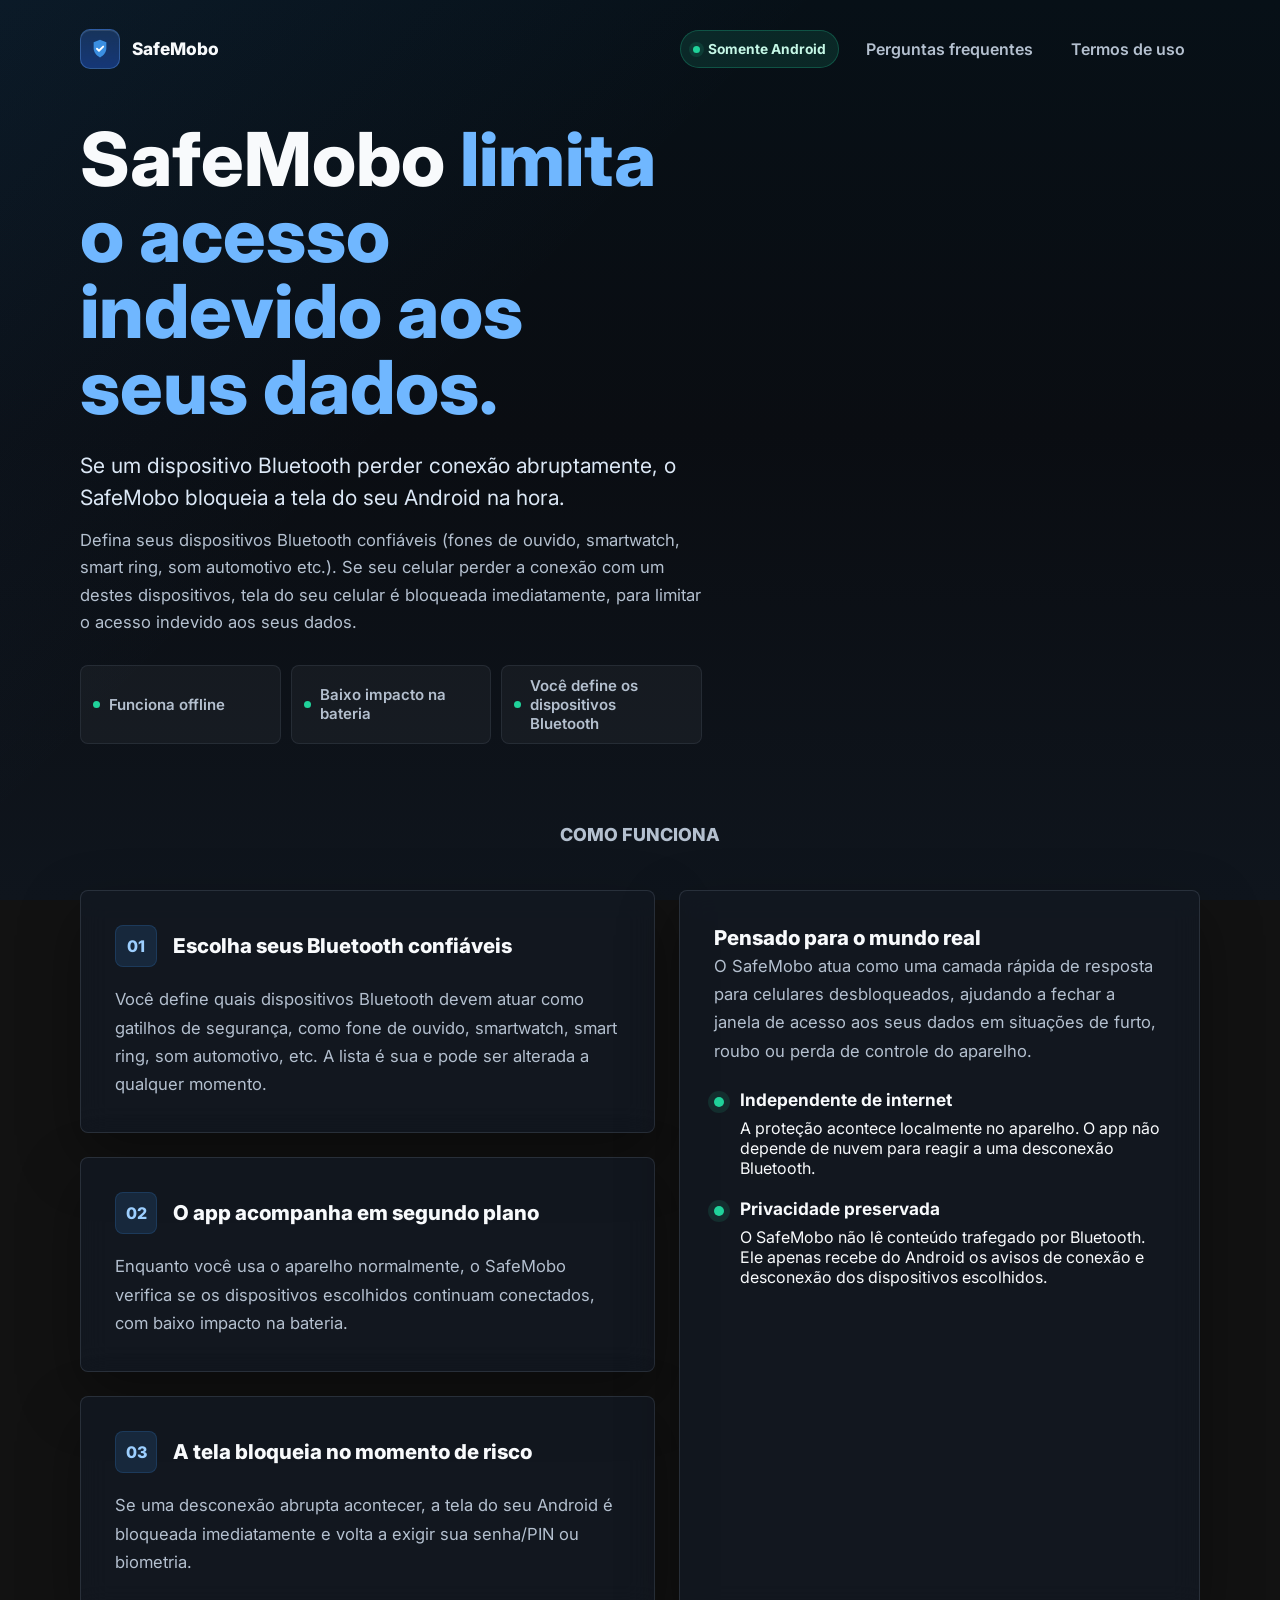
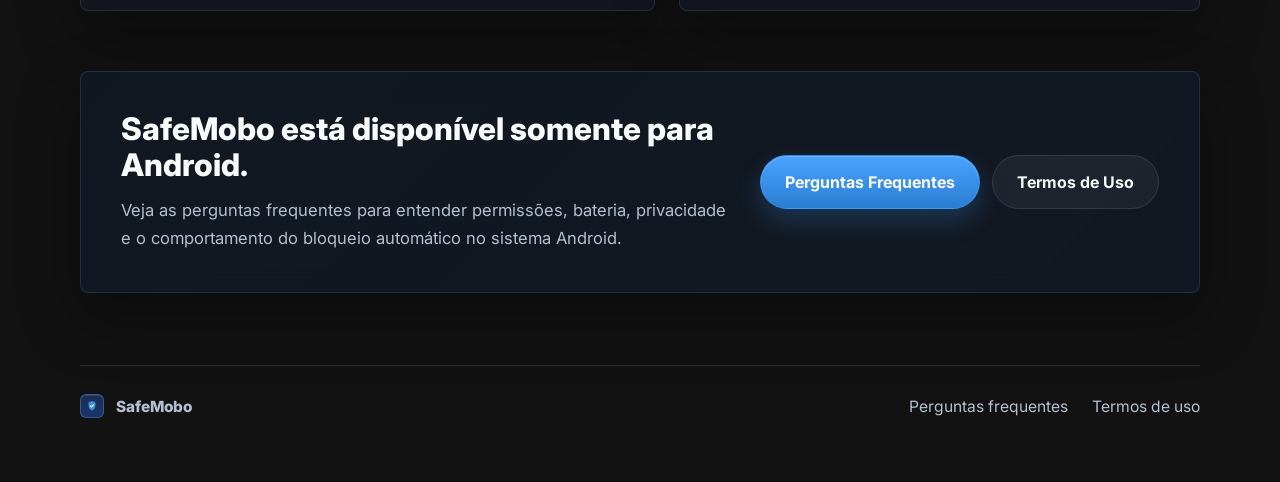
==== public/index.html @ 56deb1b9 "adding logo and name in the small screens layout" ====
<!DOCTYPE html>
<html lang="pt-BR">

<head>
    <meta charset="UTF-8">
    <meta name="viewport" content="width=device-width, initial-scale=1.0">
    <title>SafeMobo - App Android de segurança de dados</title>
    <meta name="description"
        content="SafeMobo é um app para Android que bloqueia a tela para limitar o acesso aos dados do celular quando um dispositivo Bluetooth escolhido se desconecta.">
    <link rel="preconnect" href="https://fonts.googleapis.com">
    <link rel="preconnect" href="https://fonts.gstatic.com" crossorigin>
    <link href="https://fonts.googleapis.com/css2?family=Inter:wght@400;500;600;700;800&amp;display=swap"
        rel="stylesheet">
    <style>
        :root {
            color-scheme: dark;
            --bg: #0a0d12;
            --bg-soft: #101720;
            --panel: rgba(18, 25, 35, 0.78);
            --panel-strong: #121a24;
            --border: rgba(148, 163, 184, 0.18);
            --text: #f8fafc;
            --muted: #b4c0cf;
            --accent: #3992ee;
            --accent-strong: #2876c7;
            --accent-soft: rgba(57, 146, 238, 0.14);
            --safe: #20d29a;
            --safe-soft: rgba(32, 210, 154, 0.12);
            --warning: #f8c14a;
            --warning-soft: rgba(248, 193, 74, 0.14);
            --shadow: 0 24px 60px rgba(0, 0, 0, 0.34);
            --radius: 8px;
        }

        * {
            box-sizing: border-box;
        }

        html {
            scroll-behavior: smooth;
        }

        body {
            margin: 0;
            min-height: 100vh;
            font-family: "Inter", sans-serif;
            color: var(--text);
            background:
                linear-gradient(135deg, rgba(57, 146, 238, 0.08) 0%, transparent 38%),
                linear-gradient(180deg, #071017 0%, #0a0d12 48%, #0f151d 100%);
            background-attachment: fixed;
        }

        a {
            color: inherit;
            text-decoration: none;
        }

        .shell {
            width: min(1120px, calc(100% - 40px));
            margin: 0 auto;
            padding: 28px 0 64px;
        }

        .topbar {
            display: flex;
            align-items: center;
            justify-content: space-between;
            gap: 20px;
            margin-bottom: 52px;
        }

        .brand {
            display: inline-flex;
            align-items: center;
            gap: 12px;
            font-weight: 800;
        }

        .brand-mark {
            width: 40px;
            height: 40px;
            border-radius: 10px;
            display: inline-flex;
            align-items: center;
            justify-content: center;
            background: linear-gradient(180deg, rgba(59, 130, 246, 0.26), rgba(37, 99, 235, 0.42));
            border: 1px solid rgba(96, 165, 250, 0.34);
            box-shadow: inset 0 1px 0 rgba(255, 255, 255, 0.12);
            flex: 0 0 auto;
        }

        .brand-copy {
            display: grid;
            gap: 2px;
        }

        .brand-name {
            font-size: 1.08rem;
            line-height: 1;
            letter-spacing: 0;
        }

        .brand-kicker {
            color: var(--muted);
            font-size: 0.76rem;
            font-weight: 600;
            line-height: 1.2;
        }

        .topbar-actions {
            display: flex;
            align-items: center;
            justify-content: flex-end;
            gap: 12px;
            flex-wrap: wrap;
        }

        .mobile-menu {
            display: none;
        }

        .platform-badge {
            display: inline-flex;
            align-items: center;
            gap: 8px;
            min-height: 38px;
            padding: 0 12px;
            border-radius: 999px;
            color: #c5f7e6;
            background: var(--safe-soft);
            border: 1px solid rgba(32, 210, 154, 0.26);
            font-size: 0.86rem;
            font-weight: 700;
            white-space: nowrap;
        }

        .platform-badge::before {
            content: "";
            width: 7px;
            height: 7px;
            border-radius: 50%;
            background: var(--safe);
            box-shadow: 0 0 0 4px rgba(32, 210, 154, 0.12);
        }

        .top-links {
            display: flex;
            align-items: center;
            gap: 8px;
            flex-wrap: wrap;
        }

        .top-links a {
            padding: 10px 14px;
            border-radius: 999px;
            font-weight: 600;
            color: var(--muted);
            border: 1px solid transparent;
            transition: color 0.2s ease, border-color 0.2s ease, background-color 0.2s ease;
        }

        .top-links a:hover {
            color: var(--text);
            background: rgba(255, 255, 255, 0.05);
            border-color: var(--border);
        }

        .hero {
            display: grid;
            grid-template-columns: minmax(0, 1.04fr) minmax(300px, 0.76fr);
            gap: 44px;
            align-items: center;
            margin-bottom: 76px;
        }

        .hero-copy {
            max-width: 700px;
        }

        .eyebrow {
            display: inline-flex;
            align-items: center;
            gap: 10px;
            padding: 8px 14px;
            border-radius: 999px;
            color: #c8e4ff;
            background: var(--accent-soft);
            border: 1px solid rgba(57, 146, 238, 0.22);
            font-size: 0.94rem;
            font-weight: 700;
            margin-bottom: 20px;
        }

        .eyebrow-dot {
            width: 8px;
            height: 8px;
            border-radius: 50%;
            background: var(--accent);
            box-shadow: 0 0 0 4px rgba(57, 146, 238, 0.14);
        }

        h1 {
            margin: 0;
            font-size: clamp(2.7rem, 6vw, 4.65rem);
            line-height: 1.02;
            letter-spacing: 0;
            font-weight: 800;
        }

        .headline-accent {
            color: #70b7ff;
        }

        .lead {
            margin: 24px 0 0;
            max-width: 42rem;
            color: #dce8f6;
            font-size: clamp(1.12rem, 2vw, 1.32rem);
            line-height: 1.55;
        }

        .lead-sub {
            margin: 12px 0 0;
            max-width: 42rem;
            color: var(--muted);
            font-size: 1.04rem;
            line-height: 1.65;
        }

        .android-note {
            display: inline-block;
            margin-top: 20px;
            padding: 12px 14px;
            border-radius: var(--radius);
            color: #d9fff1;
            background: var(--safe-soft);
            border: 1px solid rgba(32, 210, 154, 0.2);
            border-left: 3px solid var(--safe);
            font-weight: 600;
            line-height: 1.45;
        }

        .android-note strong {
            display: block;
        }

        .android-note span {
            display: block;
            margin-top: 4px;
            color: var(--muted);
            font-weight: 500;
        }

        .actions {
            display: flex;
            flex-wrap: wrap;
            gap: 12px;
            margin-top: 32px;
        }

        .button {
            display: inline-flex;
            align-items: center;
            justify-content: center;
            min-height: 54px;
            padding: 0 24px;
            border-radius: 999px;
            font-size: 1rem;
            font-weight: 700;
            transition: transform 0.2s ease, background-color 0.2s ease, border-color 0.2s ease, box-shadow 0.2s ease;
        }

        .button:hover {
            transform: translateY(-1px);
        }

        .button:active {
            transform: translateY(0);
        }

        .button-primary {
            background: linear-gradient(180deg, #4aa3ff 0%, #2b7dd1 100%);
            color: white;
            box-shadow: 0 12px 24px rgba(57, 146, 238, 0.24), inset 0 1px 0 rgba(255, 255, 255, 0.2);
            border: 1px solid rgba(57, 146, 238, 0.55);
        }

        .button-primary:hover {
            box-shadow: 0 16px 32px rgba(57, 146, 238, 0.34), inset 0 1px 0 rgba(255, 255, 255, 0.2);
        }

        .button-secondary {
            border: 1px solid var(--border);
            color: var(--text);
            background: rgba(255, 255, 255, 0.05);
        }

        .button-secondary:hover {
            background: rgba(255, 255, 255, 0.08);
            border-color: rgba(255, 255, 255, 0.16);
        }

        .micro-points {
            display: grid;
            grid-template-columns: repeat(3, minmax(0, 1fr));
            gap: 10px;
            margin: 28px 0 0;
            padding: 0;
            list-style: none;
            color: var(--muted);
            font-size: 0.94rem;
            font-weight: 600;
        }

        .micro-points li {
            display: flex;
            align-items: center;
            gap: 9px;
            min-height: 48px;
            padding: 10px 12px;
            border-radius: var(--radius);
            background: rgba(255, 255, 255, 0.04);
            border: 1px solid rgba(148, 163, 184, 0.12);
        }

        .micro-points span {
            width: 7px;
            height: 7px;
            border-radius: 50%;
            background: var(--safe);
            flex: 0 0 auto;
        }

        .hero-preview {
            display: flex;
            justify-content: center;
            min-width: 0;
        }

        .phone-shell {
            width: min(100%, 330px);
            padding: 12px;
            border-radius: 32px;
            background: linear-gradient(180deg, rgba(148, 163, 184, 0.18), rgba(15, 23, 42, 0.22));
            border: 1px solid rgba(148, 163, 184, 0.24);
            box-shadow: var(--shadow);
        }

        .phone-screen {
            min-height: 506px;
            padding: 22px;
            border-radius: 24px;
            background:
                linear-gradient(180deg, rgba(57, 146, 238, 0.13), transparent 32%),
                #07111b;
            display: flex;
            flex-direction: column;
            gap: 16px;
            overflow: hidden;
        }

        .app-top {
            display: flex;
            justify-content: space-between;
            align-items: flex-start;
            gap: 16px;
        }

        .app-label {
            display: block;
            color: var(--muted);
            font-size: 0.78rem;
            font-weight: 700;
            margin-bottom: 5px;
        }

        .app-title {
            display: block;
            font-size: 1.2rem;
            line-height: 1.2;
            font-weight: 800;
        }

        .status-pill {
            border-radius: 999px;
            padding: 7px 10px;
            background: var(--safe-soft);
            border: 1px solid rgba(32, 210, 154, 0.22);
            color: #c5f7e6;
            font-size: 0.76rem;
            font-weight: 800;
            white-space: nowrap;
        }

        .risk-card,
        .device-row,
        .alert-row {
            border-radius: var(--radius);
            border: 1px solid rgba(148, 163, 184, 0.14);
            background: rgba(255, 255, 255, 0.05);
        }

        .risk-card {
            padding: 18px;
        }

        .risk-label {
            display: block;
            color: #94caff;
            font-size: 0.78rem;
            font-weight: 800;
            margin-bottom: 12px;
        }

        .risk-title {
            display: block;
            font-size: 1.75rem;
            line-height: 1.08;
            font-weight: 800;
        }

        .risk-card p,
        .alert-row p {
            margin: 12px 0 0;
            color: var(--muted);
            line-height: 1.55;
            font-size: 0.93rem;
        }

        .device-list {
            display: grid;
            gap: 10px;
        }

        .device-row {
            display: flex;
            align-items: center;
            gap: 12px;
            padding: 12px;
        }

        .device-icon {
            width: 32px;
            height: 32px;
            border-radius: 50%;
            background: rgba(57, 146, 238, 0.18);
            border: 1px solid rgba(57, 146, 238, 0.28);
            display: inline-flex;
            align-items: center;
            justify-content: center;
            flex: 0 0 auto;
        }

        .device-icon::before {
            content: "";
            width: 9px;
            height: 9px;
            border-radius: 50%;
            background: var(--accent);
        }

        .device-row strong {
            display: block;
            font-size: 0.96rem;
        }

        .device-row span:last-child {
            display: block;
            color: var(--muted);
            font-size: 0.82rem;
            margin-top: 2px;
        }

        .alert-row {
            margin-top: auto;
            padding: 14px;
            border-color: rgba(248, 193, 74, 0.24);
            background: var(--warning-soft);
        }

        .alert-row strong {
            display: block;
            color: #ffe1a0;
            font-size: 0.98rem;
        }

        .definition {
            display: grid;
            grid-template-columns: minmax(0, 0.9fr) minmax(0, 1.1fr);
            gap: 32px;
            align-items: start;
            margin-bottom: 84px;
            padding: 30px 0;
            border-top: 1px solid var(--border);
            border-bottom: 1px solid var(--border);
        }

        .section-kicker {
            margin: 0 0 10px;
            color: #8cc4ff;
            font-size: 0.82rem;
            font-weight: 800;
            text-transform: uppercase;
            letter-spacing: 0;
        }

        .definition h2 {
            margin: 0;
            font-size: clamp(2rem, 4vw, 3rem);
            line-height: 1.08;
            letter-spacing: 0;
        }

        .definition p:last-child {
            margin: 0;
            color: var(--muted);
            font-size: 1.13rem;
            line-height: 1.75;
        }

        .split {
            display: grid;
            grid-template-columns: minmax(0, 1.05fr) minmax(0, 0.95fr);
            gap: 24px;
            margin-top: 24px;
        }

        .stack {
            display: grid;
            gap: 24px;
        }

        .panel,
        .cta-panel {
            background: var(--panel);
            border: 1px solid var(--border);
            box-shadow: var(--shadow);
            backdrop-filter: blur(14px);
        }

        .panel {
            padding: 34px;
            border-radius: var(--radius);
            transition: transform 0.25s ease, border-color 0.25s ease;
        }

        .panel:hover {
            transform: translateY(-3px);
            border-color: rgba(255, 255, 255, 0.12);
        }

        .panel-header {
            display: flex;
            align-items: center;
            gap: 16px;
            margin-bottom: 18px;
        }

        .panel h2,
        .panel h3,
        .cta-panel h2 {
            margin: 0;
            letter-spacing: 0;
        }

        .panel h3 {
            font-size: 1.28rem;
            font-weight: 800;
            line-height: 1.3;
        }

        .panel p,
        .cta-panel p {
            margin: 0;
            color: var(--muted);
            line-height: 1.7;
            font-size: 1.04rem;
        }

        .panel-lead {
            margin-top: 16px;
        }

        .feature-number {
            width: 42px;
            height: 42px;
            display: inline-flex;
            flex-shrink: 0;
            align-items: center;
            justify-content: center;
            border-radius: var(--radius);
            background: var(--accent-soft);
            color: #9dcfff;
            font-weight: 800;
            font-size: 1rem;
            border: 1px solid rgba(57, 146, 238, 0.18);
        }

        .section-head {
            margin: 0 auto 40px;
            max-width: 46rem;
            text-align: center;
        }

        .section-head h2 {
            font-size: clamp(2.1rem, 5vw, 3.4rem);
            line-height: 1.1;
            letter-spacing: 0;
            margin: 0;
            font-weight: 800;
        }

        .section-head p {
            margin: 18px 0 0;
            color: var(--muted);
            line-height: 1.7;
            font-size: 1.12rem;
        }

        .bullet-list {
            margin: 24px 0 0;
            padding: 0;
            list-style: none;
            display: grid;
            gap: 20px;
        }

        .bullet-list li {
            display: flex;
            gap: 16px;
            align-items: flex-start;
        }

        .bullet-list span {
            width: 10px;
            height: 10px;
            margin-top: 8px;
            border-radius: 50%;
            background: var(--safe);
            box-shadow: 0 0 0 6px rgba(32, 210, 154, 0.12);
            flex: 0 0 auto;
        }

        .bullet-list strong {
            display: block;
            margin-bottom: 8px;
            font-size: 1.08rem;
            color: var(--text);
        }

        .cta-panel {
            margin-top: 60px;
            padding: 40px;
            border-radius: var(--radius);
            display: flex;
            justify-content: space-between;
            align-items: center;
            gap: 32px;
            flex-wrap: wrap;
            background: linear-gradient(135deg, rgba(18, 25, 35, 0.86) 0%, rgba(18, 25, 35, 0.96) 100%);
            border-color: rgba(57, 146, 238, 0.22);
        }

        .cta-panel-content {
            flex: 1;
            min-width: 280px;
        }

        .cta-panel h2 {
            font-size: 1.95rem;
            font-weight: 800;
            line-height: 1.15;
        }

        .cta-panel p {
            margin-top: 12px;
        }

        .cta-actions {
            margin-top: 0;
        }

        .footer {
            display: flex;
            justify-content: space-between;
            gap: 24px;
            flex-wrap: wrap;
            align-items: center;
            margin-top: 72px;
            padding: 28px 0 0;
            border-top: 1px solid var(--border);
            color: var(--muted);
            font-size: 0.98rem;
        }

        .footer-links {
            display: flex;
            gap: 24px;
            flex-wrap: wrap;
        }

        .footer-links a:hover {
            color: var(--text);
        }

        .brand-mark-small {
            width: 24px;
            height: 24px;
            border-radius: 6px;
        }

        .footer .brand-name {
            font-size: 0.96rem;
        }

        @media (max-width: 980px) {

            .hero,
            .definition,
            .split {
                grid-template-columns: 1fr;
            }

            .hero {
                gap: 36px;
            }

            .hero-preview {
                justify-content: flex-start;
            }
        }

        @media (max-width: 640px) {
            .shell {
                width: min(100% - 28px, 1120px);
                padding-top: 18px;
                padding-bottom: 44px;
            }

            .topbar {
                align-items: center;
                justify-content: space-between;
                margin-bottom: 8px;
            }

            .platform-badge,
            .top-links {
                display: none;
            }

            .topbar>.brand {
                display: inline-flex;
            }

            .brand-mark {
                width: 36px;
                height: 36px;
                border-radius: 9px;
            }

            .brand-kicker {
                display: none;
            }

            .brand-name {
                font-size: 1rem;
            }

            .mobile-menu {
                display: block;
                position: relative;
                z-index: 10;
            }

            .menu-toggle {
                width: 44px;
                height: 44px;
                border-radius: 999px;
                display: inline-flex;
                flex-direction: column;
                align-items: center;
                justify-content: center;
                gap: 5px;
                color: var(--text);
                background: rgba(255, 255, 255, 0.055);
                border: 1px solid rgba(148, 163, 184, 0.18);
                box-shadow: 0 12px 28px rgba(0, 0, 0, 0.22);
                cursor: pointer;
                list-style: none;
            }

            .menu-toggle::-webkit-details-marker {
                display: none;
            }

            .menu-toggle span {
                width: 18px;
                height: 2px;
                border-radius: 999px;
                background: currentColor;
            }

            .mobile-menu-panel {
                position: absolute;
                top: 54px;
                right: 0;
                width: min(76vw, 260px);
                padding: 8px;
                border-radius: var(--radius);
                background: #121923;
                border: 1px solid rgba(148, 163, 184, 0.18);
                box-shadow: 0 18px 42px rgba(0, 0, 0, 0.36);
            }

            .mobile-menu-panel a {
                display: block;
                padding: 14px 12px;
                border-radius: var(--radius);
                color: var(--text);
                font-weight: 700;
            }

            .mobile-menu-panel a:hover {
                background: rgba(255, 255, 255, 0.06);
            }

            .hero {
                margin-bottom: 56px;
            }

            .eyebrow {
                display: none;
            }

            h1 {
                font-size: clamp(2.05rem, 10vw, 2.62rem);
                line-height: 1.08;
            }

            .lead {
                margin-top: 18px;
                font-size: 1.02rem;
                line-height: 1.5;
            }

            .lead-sub {
                font-size: 0.94rem;
                line-height: 1.55;
            }

            .android-note {
                margin-top: 16px;
                padding: 10px 12px;
                font-size: 0.9rem;
            }

            .actions {
                width: 100%;
                flex-direction: column;
                margin-top: 20px;
            }

            .button {
                width: 100%;
                min-height: 52px;
                padding: 0 18px;
            }

            .micro-points {
                grid-template-columns: 1fr;
                margin-top: 18px;
            }

            .hero-preview {
                justify-content: center;
            }

            .phone-shell {
                width: min(100%, 306px);
                border-radius: 28px;
                padding: 10px;
            }

            .phone-screen {
                min-height: 410px;
                border-radius: 20px;
                padding: 18px;
            }

            .risk-title {
                font-size: 1.5rem;
            }

            .definition {
                margin-bottom: 62px;
                padding: 24px 0;
                gap: 18px;
            }

            .definition p:last-child {
                font-size: 1.02rem;
            }

            .section-head {
                text-align: left;
                margin-bottom: 28px;
            }

            .section-head h2 {
                font-size: 2rem;
            }

            .section-head p {
                font-size: 1rem;
            }

            .panel {
                padding: 24px 20px;
            }

            .panel-header {
                align-items: flex-start;
            }

            .cta-panel {
                padding: 26px 20px;
                flex-direction: column;
                align-items: stretch;
                text-align: left;
            }

            .cta-panel h2 {
                font-size: 1.7rem;
            }

            .cta-actions {
                margin-top: 0;
            }

            .footer {
                margin-top: 56px;
                align-items: flex-start;
                flex-direction: column;
            }

            .footer-links {
                gap: 14px;
            }
        }
    </style>
</head>

<body>
    <div class="shell">
        <header class="topbar">
            <a class="brand" href="index.html" aria-label="SafeMobo - página inicial">
                <span class="brand-mark" aria-hidden="true">
                    <svg viewBox="0 0 64 64" width="22" height="22" fill="none" xmlns="http://www.w3.org/2000/svg">
                        <path
                            d="M32 5L50.5 12.2V29.4C50.5 41.1 43 51.8 32 56.5C21 51.8 13.5 41.1 13.5 29.4V12.2L32 5Z"
                            fill="#3B8FE1" />
                        <path d="M23.2 31.3L29 37.1L41.2 24.9" stroke="white" stroke-width="5.5"
                            stroke-linecap="round" stroke-linejoin="round" />
                    </svg>
                </span>
                <span class="brand-copy">
                    <span class="brand-name">SafeMobo</span>
                </span>
            </a>

            <div class="topbar-actions">
                <span class="platform-badge">Somente Android</span>
                <nav class="top-links" aria-label="Links principais">
                    <a href="/faq">Perguntas frequentes</a>
                    <a href="/termos">Termos de uso</a>
                </nav>
            </div>

            <details class="mobile-menu">
                <summary class="menu-toggle" aria-label="Abrir menu">
                    <span aria-hidden="true"></span>
                    <span aria-hidden="true"></span>
                    <span aria-hidden="true"></span>
                </summary>
                <nav class="mobile-menu-panel" aria-label="Menu mobile">
                    <a href="/faq">Perguntas frequentes</a>
                    <a href="/termos">Termos de uso</a>
                </nav>
            </details>
        </header>

        <main>
            <section class="hero" aria-labelledby="hero-title">
                <div class="hero-copy">

                    <h1 id="hero-title">
                        SafeMobo <span class="headline-accent">limita o acesso indevido aos seus dados.</span>
                    </h1>

                    <p class="lead">Se um dispositivo Bluetooth perder conexão abruptamente, o SafeMobo bloqueia a tela do seu Android na hora.</p>

                    <p class="lead-sub">
                        Defina seus dispositivos Bluetooth confiáveis (fones de ouvido, smartwatch, smart ring, som automotivo etc.).
                        Se seu celular perder a conexão com um destes dispositivos, tela do seu
                        celular é bloqueada imediatamente, para limitar o acesso indevido aos seus dados.
                    </p>

                    <ul class="micro-points" aria-label="Destaques">
                        <li><span aria-hidden="true"></span>Funciona offline</li>
                        <li><span aria-hidden="true"></span>Baixo impacto na bateria</li>
                        <li><span aria-hidden="true"></span>Você define os dispositivos Bluetooth</li>
                    </ul>
                </div>
            </section>
            
            <section id="como-funciona" class="section-head">
                <p class="section-kicker">Como funciona</p>
            </section>

            <section class="split" aria-label="Detalhes de funcionamento">
                <div class="stack">
                    <article class="panel">
                        <div class="panel-header">
                            <span class="feature-number">01</span>
                            <h3>Escolha seus Bluetooth confiáveis</h3>
                        </div>
                        <p>
                            Você define quais dispositivos Bluetooth devem atuar como gatilhos de segurança, como fone de ouvido, smartwatch, smart ring, som automotivo, etc. A lista é sua e pode ser alterada a qualquer momento.
                        </p>
                    </article>

                    <article class="panel">
                        <div class="panel-header">
                            <span class="feature-number">02</span>
                            <h3>O app acompanha em segundo plano</h3>
                        </div>
                        <p>
                            Enquanto você usa o aparelho normalmente, o SafeMobo verifica se os dispositivos escolhidos
                            continuam conectados, com baixo impacto na bateria.
                        </p>
                    </article>

                    <article class="panel">
                        <div class="panel-header">
                            <span class="feature-number">03</span>
                            <h3>A tela bloqueia no momento de risco</h3>
                        </div>
                        <p>
                            Se uma desconexão abrupta acontecer, a tela do seu Android é bloqueada imediatamente
                            e volta a exigir sua senha/PIN ou biometria.
                        </p>
                    </article>
                </div>

                <article class="panel">
                    <h3>Pensado para o mundo real</h3>
                    <p class="panel-lead">
                        O SafeMobo atua como uma camada rápida de resposta para celulares desbloqueados, ajudando a
                        fechar a janela de acesso aos seus dados em situações de furto, roubo ou perda de controle do
                        aparelho.
                    </p>

                    <ul class="bullet-list">
                        <li>
                            <span aria-hidden="true"></span>
                            <div>
                                <strong>Independente de internet</strong>
                                A proteção acontece localmente no aparelho. O app não depende de nuvem para reagir a
                                uma desconexão Bluetooth.
                            </div>
                        </li>
                        <li>
                            <span aria-hidden="true"></span>
                            <div>
                                <strong>Privacidade preservada</strong>
                                O SafeMobo não lê conteúdo trafegado por Bluetooth. Ele apenas recebe do Android os
                                avisos de conexão e desconexão dos dispositivos escolhidos.
                            </div>
                        </li>
                    </ul>
                </article>
            </section>

            <section class="cta-panel" aria-label="Próximos passos">
                <div class="cta-panel-content">
                    <h2>SafeMobo está disponível somente para Android.</h2>
                    <p>
                        Veja as perguntas frequentes para entender permissões, bateria, privacidade e o comportamento
                        do bloqueio automático no sistema Android.
                    </p>
                </div>

                <div class="actions cta-actions">
                    <a class="button button-primary" href="/faq">Perguntas Frequentes</a>
                    <a class="button button-secondary" href="/termos">Termos de Uso</a>
                </div>
            </section>
        </main>

        <footer class="footer">
            <a class="brand" href="index.html" aria-label="SafeMobo">
                <span class="brand-mark brand-mark-small" aria-hidden="true">
                    <svg viewBox="0 0 64 64" width="12" height="12" fill="none" xmlns="http://www.w3.org/2000/svg">
                        <path
                            d="M32 5L50.5 12.2V29.4C50.5 41.1 43 51.8 32 56.5C21 51.8 13.5 41.1 13.5 29.4V12.2L32 5Z"
                            fill="#3B8FE1" />
                        <path d="M23.2 31.3L29 37.1L41.2 24.9" stroke="white" stroke-width="5.5"
                            stroke-linecap="round" stroke-linejoin="round" />
                    </svg>
                </span>
                <span class="brand-copy">
                    <span class="brand-name">SafeMobo</span>
                </span>
            </a>
            <div class="footer-links">
                <a href="/faq">Perguntas frequentes</a>
                <a href="/termos">Termos de uso</a>
            </div>
        </footer>
    </div>
</body>

</html>
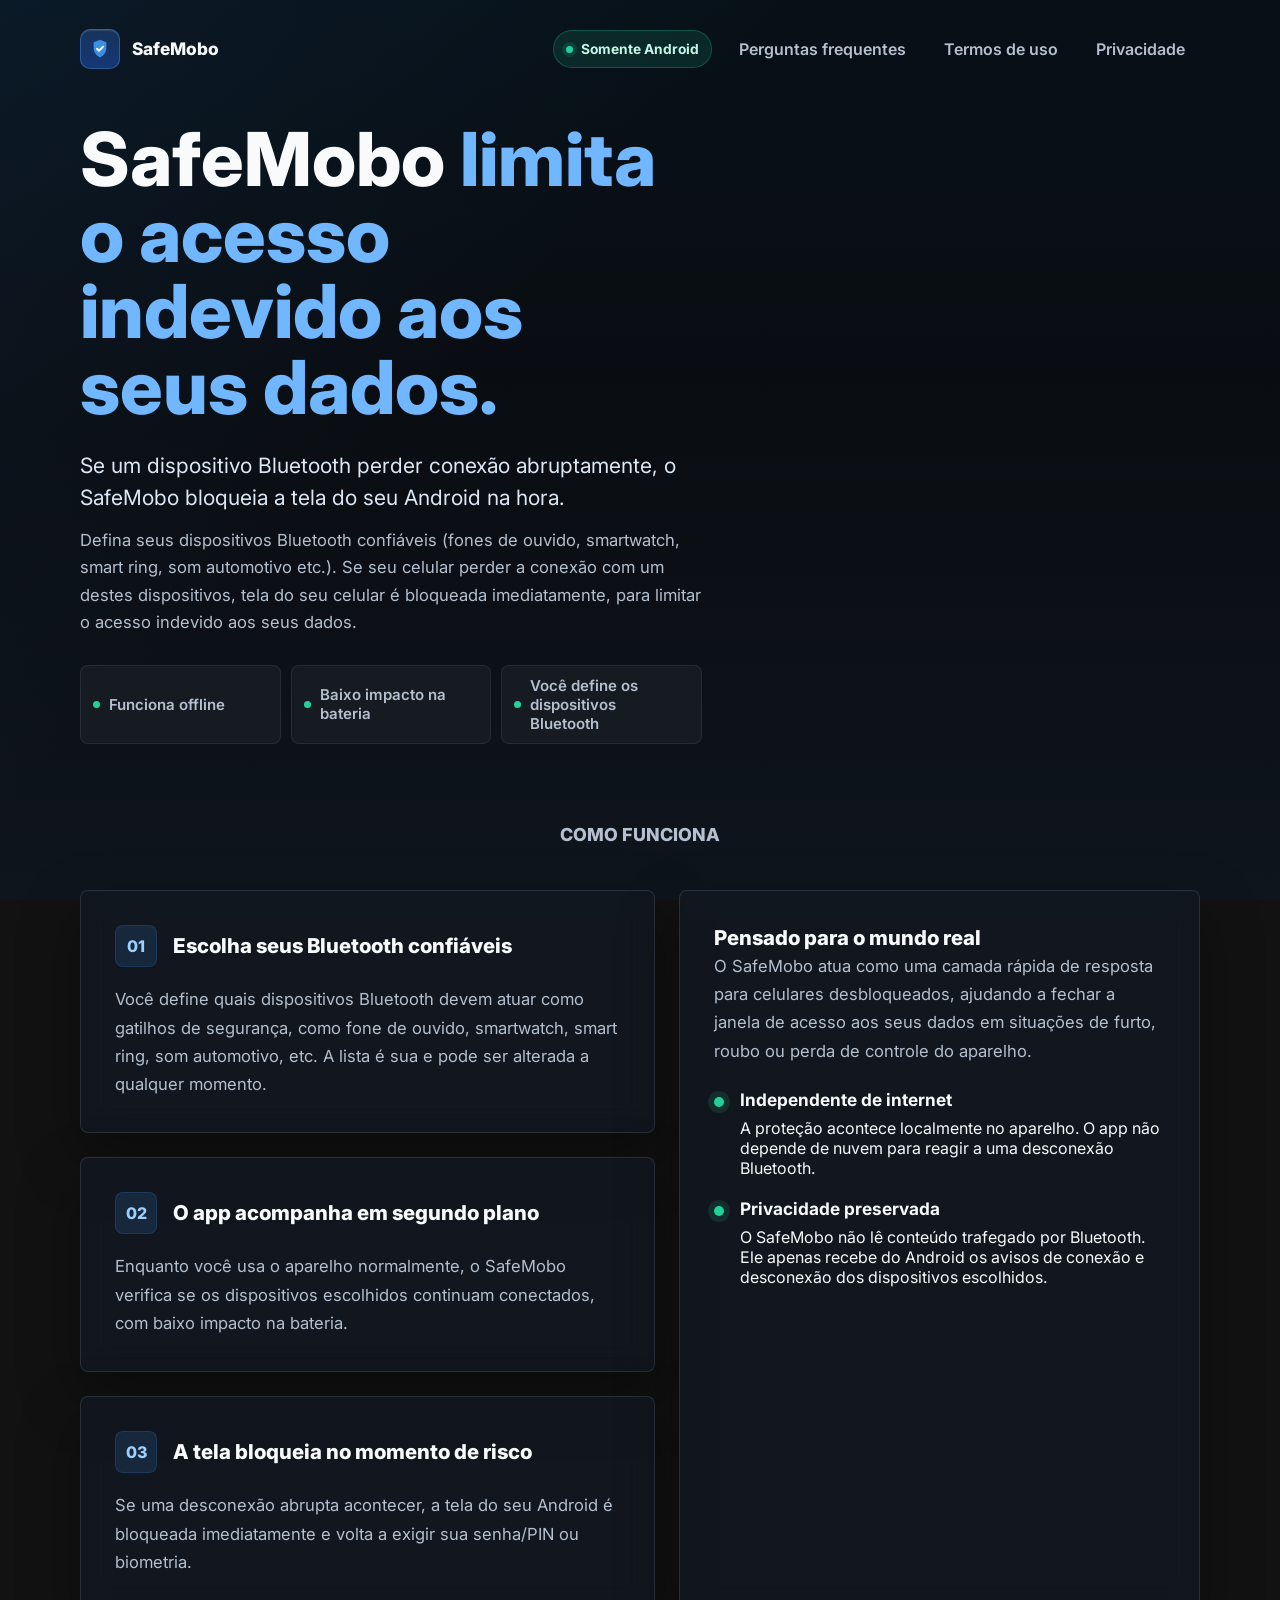
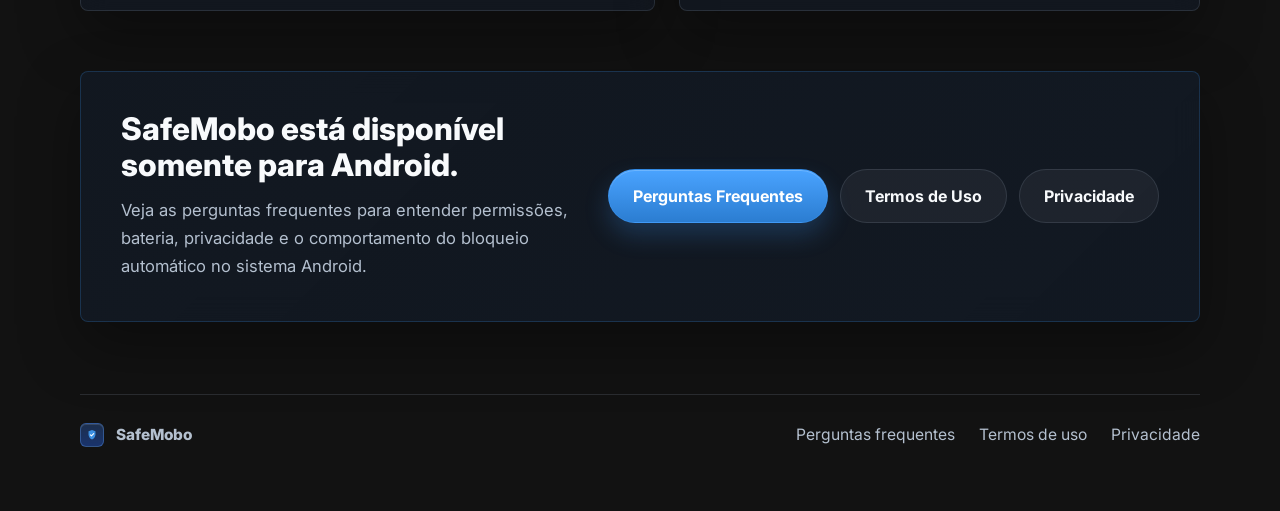
==== commit 5de315a0: "added the privacy page" ====
--- a/public/index.html
+++ b/public/index.html
@@ -974,6 +974,7 @@
                 <nav class="top-links" aria-label="Links principais">
                     <a href="/faq">Perguntas frequentes</a>
                     <a href="/termos">Termos de uso</a>
+                    <a href="/privacidade">Privacidade</a>
                 </nav>
             </div>
 
@@ -986,6 +987,7 @@
                 <nav class="mobile-menu-panel" aria-label="Menu mobile">
                     <a href="/faq">Perguntas frequentes</a>
                     <a href="/termos">Termos de uso</a>
+                    <a href="/privacidade">Privacidade</a>
                 </nav>
             </details>
         </header>
@@ -1094,6 +1096,7 @@
                 <div class="actions cta-actions">
                     <a class="button button-primary" href="/faq">Perguntas Frequentes</a>
                     <a class="button button-secondary" href="/termos">Termos de Uso</a>
+                    <a class="button button-secondary" href="/privacidade">Privacidade</a>
                 </div>
             </section>
         </main>
@@ -1116,6 +1119,7 @@
             <div class="footer-links">
                 <a href="/faq">Perguntas frequentes</a>
                 <a href="/termos">Termos de uso</a>
+                <a href="/privacidade">Privacidade</a>
             </div>
         </footer>
     </div>
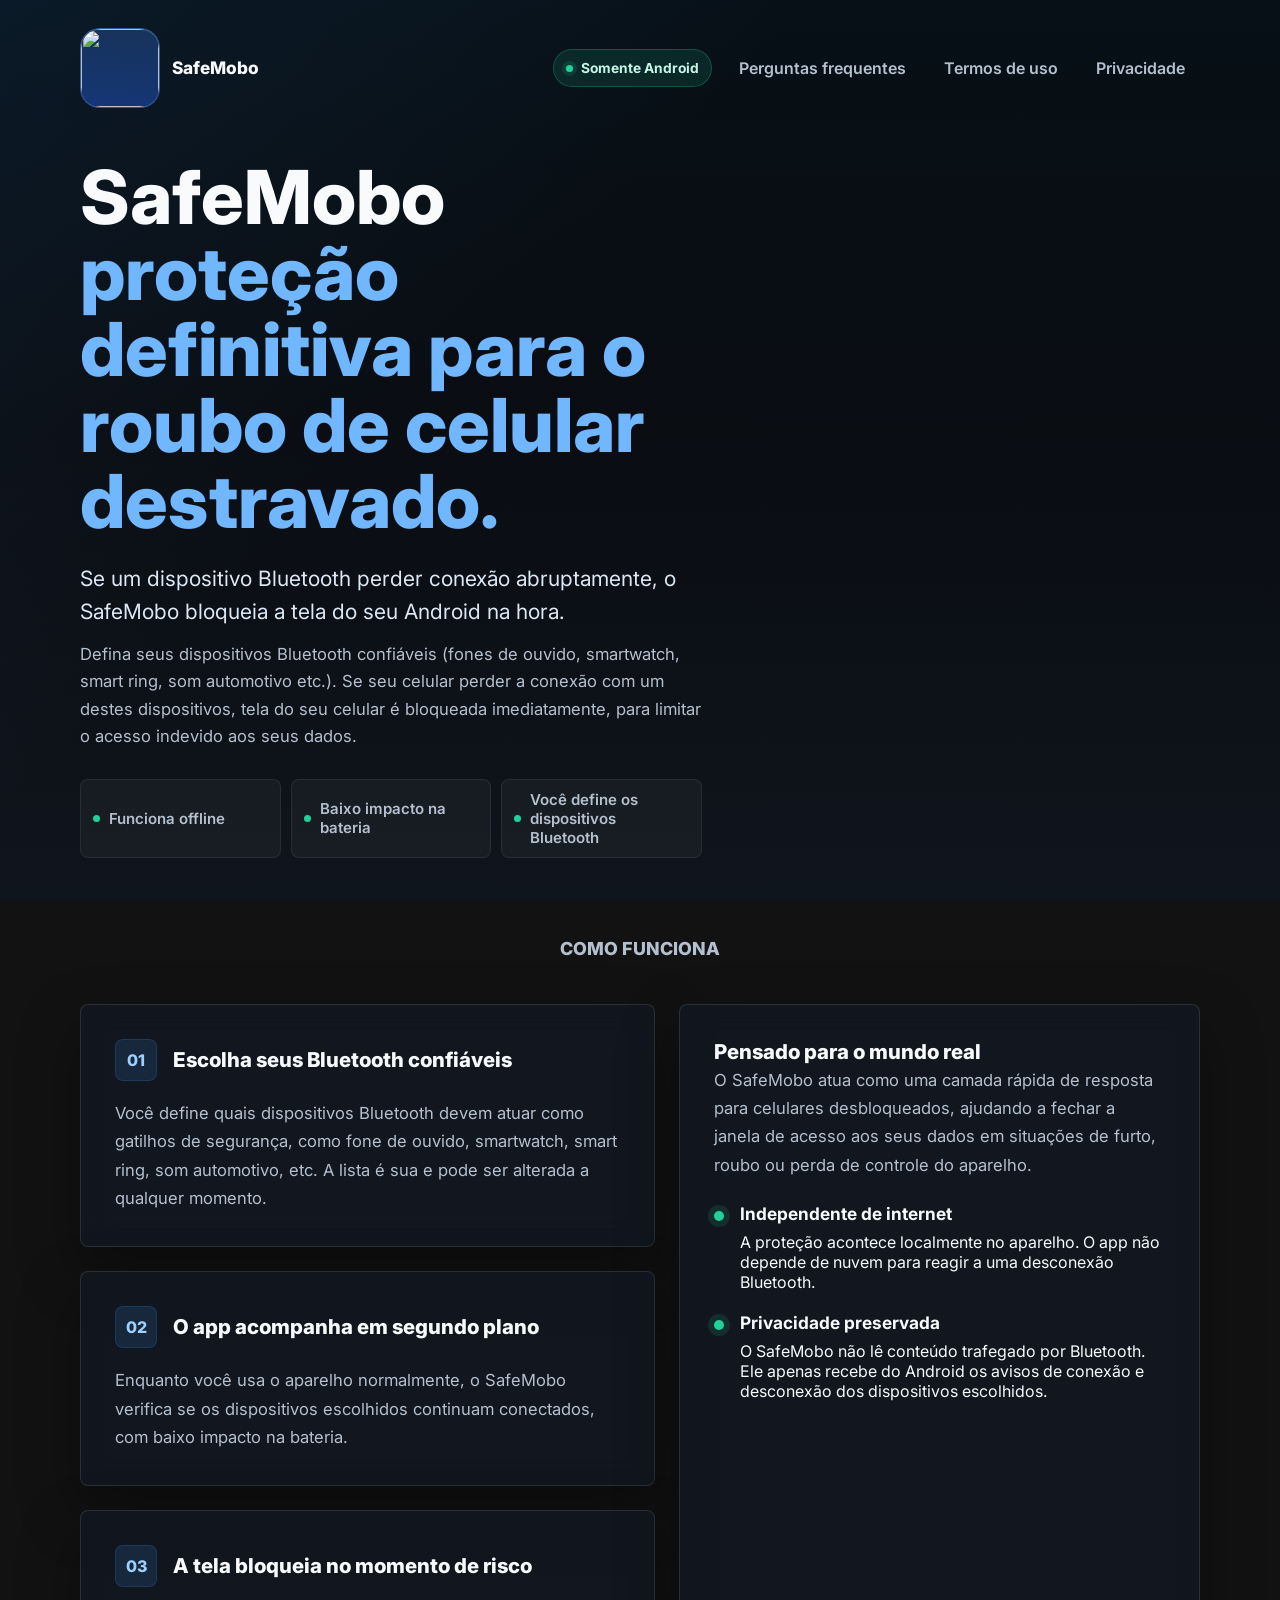
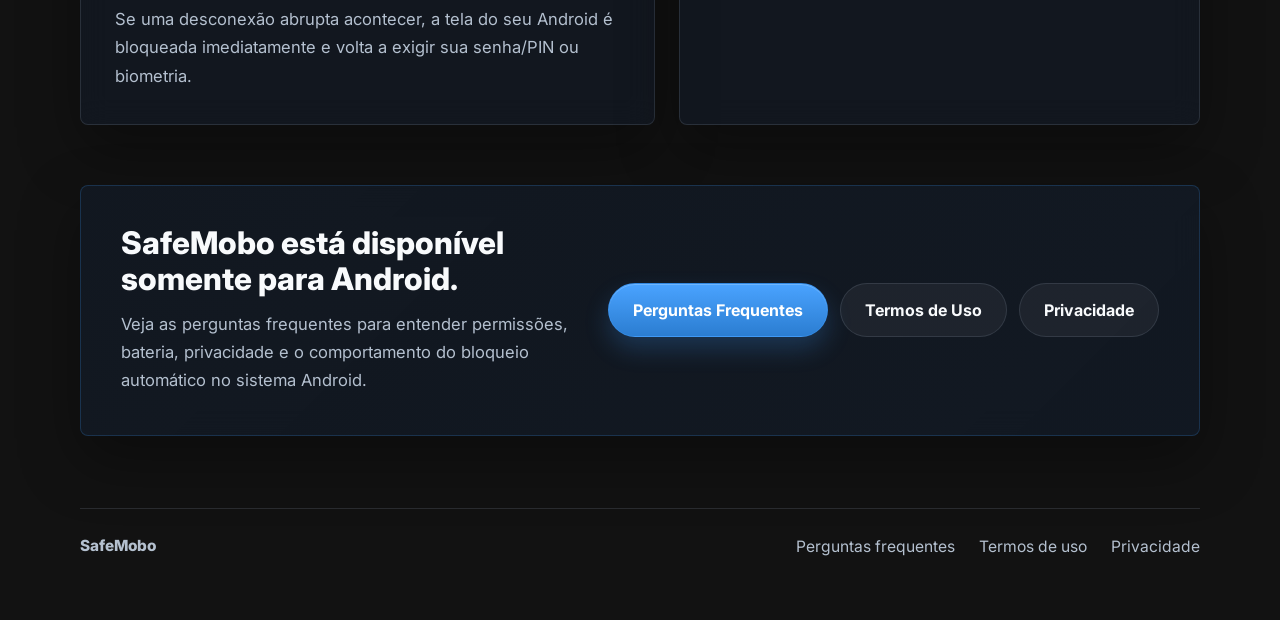
==== commit 542e1d4d: "replaced the logo; updated the header text and links to the home" ====
--- a/public/index.html
+++ b/public/index.html
@@ -7,6 +7,7 @@
     <title>SafeMobo - App Android de segurança de dados</title>
     <meta name="description"
         content="SafeMobo é um app para Android que bloqueia a tela para limitar o acesso aos dados do celular quando um dispositivo Bluetooth escolhido se desconecta.">
+    <link rel="icon" href="/favicon.png" type="image/png">
     <link rel="preconnect" href="https://fonts.googleapis.com">
     <link rel="preconnect" href="https://fonts.gstatic.com" crossorigin>
     <link href="https://fonts.googleapis.com/css2?family=Inter:wght@400;500;600;700;800&amp;display=swap"
@@ -78,9 +79,9 @@
         }
 
         .brand-mark {
-            width: 40px;
-            height: 40px;
-            border-radius: 10px;
+            width: 80px;
+            height: 80px;
+            border-radius: 20px;
             display: inline-flex;
             align-items: center;
             justify-content: center;
@@ -88,6 +89,15 @@
             border: 1px solid rgba(96, 165, 250, 0.34);
             box-shadow: inset 0 1px 0 rgba(255, 255, 255, 0.12);
             flex: 0 0 auto;
+            overflow: hidden;
+        }
+
+        .brand-icon {
+            display: block;
+            width: 100%;
+            height: 100%;
+            border-radius: inherit;
+            object-fit: cover;
         }
 
         .brand-copy {
@@ -954,15 +964,9 @@
 <body>
     <div class="shell">
         <header class="topbar">
-            <a class="brand" href="index.html" aria-label="SafeMobo - página inicial">
+            <a class="brand" href="/" aria-label="SafeMobo">
                 <span class="brand-mark" aria-hidden="true">
-                    <svg viewBox="0 0 64 64" width="22" height="22" fill="none" xmlns="http://www.w3.org/2000/svg">
-                        <path
-                            d="M32 5L50.5 12.2V29.4C50.5 41.1 43 51.8 32 56.5C21 51.8 13.5 41.1 13.5 29.4V12.2L32 5Z"
-                            fill="#3B8FE1" />
-                        <path d="M23.2 31.3L29 37.1L41.2 24.9" stroke="white" stroke-width="5.5"
-                            stroke-linecap="round" stroke-linejoin="round" />
-                    </svg>
+                    <img class="brand-icon" src="/favicon.png" width="80" height="80" alt="">
                 </span>
                 <span class="brand-copy">
                     <span class="brand-name">SafeMobo</span>
@@ -997,7 +1001,7 @@
                 <div class="hero-copy">
 
                     <h1 id="hero-title">
-                        SafeMobo <span class="headline-accent">limita o acesso indevido aos seus dados.</span>
+                        SafeMobo <span class="headline-accent">proteção definitiva para o roubo de celular destravado.</span>
                     </h1>
 
                     <p class="lead">Se um dispositivo Bluetooth perder conexão abruptamente, o SafeMobo bloqueia a tela do seu Android na hora.</p>
@@ -1102,16 +1106,7 @@
         </main>
 
         <footer class="footer">
-            <a class="brand" href="index.html" aria-label="SafeMobo">
-                <span class="brand-mark brand-mark-small" aria-hidden="true">
-                    <svg viewBox="0 0 64 64" width="12" height="12" fill="none" xmlns="http://www.w3.org/2000/svg">
-                        <path
-                            d="M32 5L50.5 12.2V29.4C50.5 41.1 43 51.8 32 56.5C21 51.8 13.5 41.1 13.5 29.4V12.2L32 5Z"
-                            fill="#3B8FE1" />
-                        <path d="M23.2 31.3L29 37.1L41.2 24.9" stroke="white" stroke-width="5.5"
-                            stroke-linecap="round" stroke-linejoin="round" />
-                    </svg>
-                </span>
+            <a class="brand" href="/" aria-label="SafeMobo">
                 <span class="brand-copy">
                     <span class="brand-name">SafeMobo</span>
                 </span>
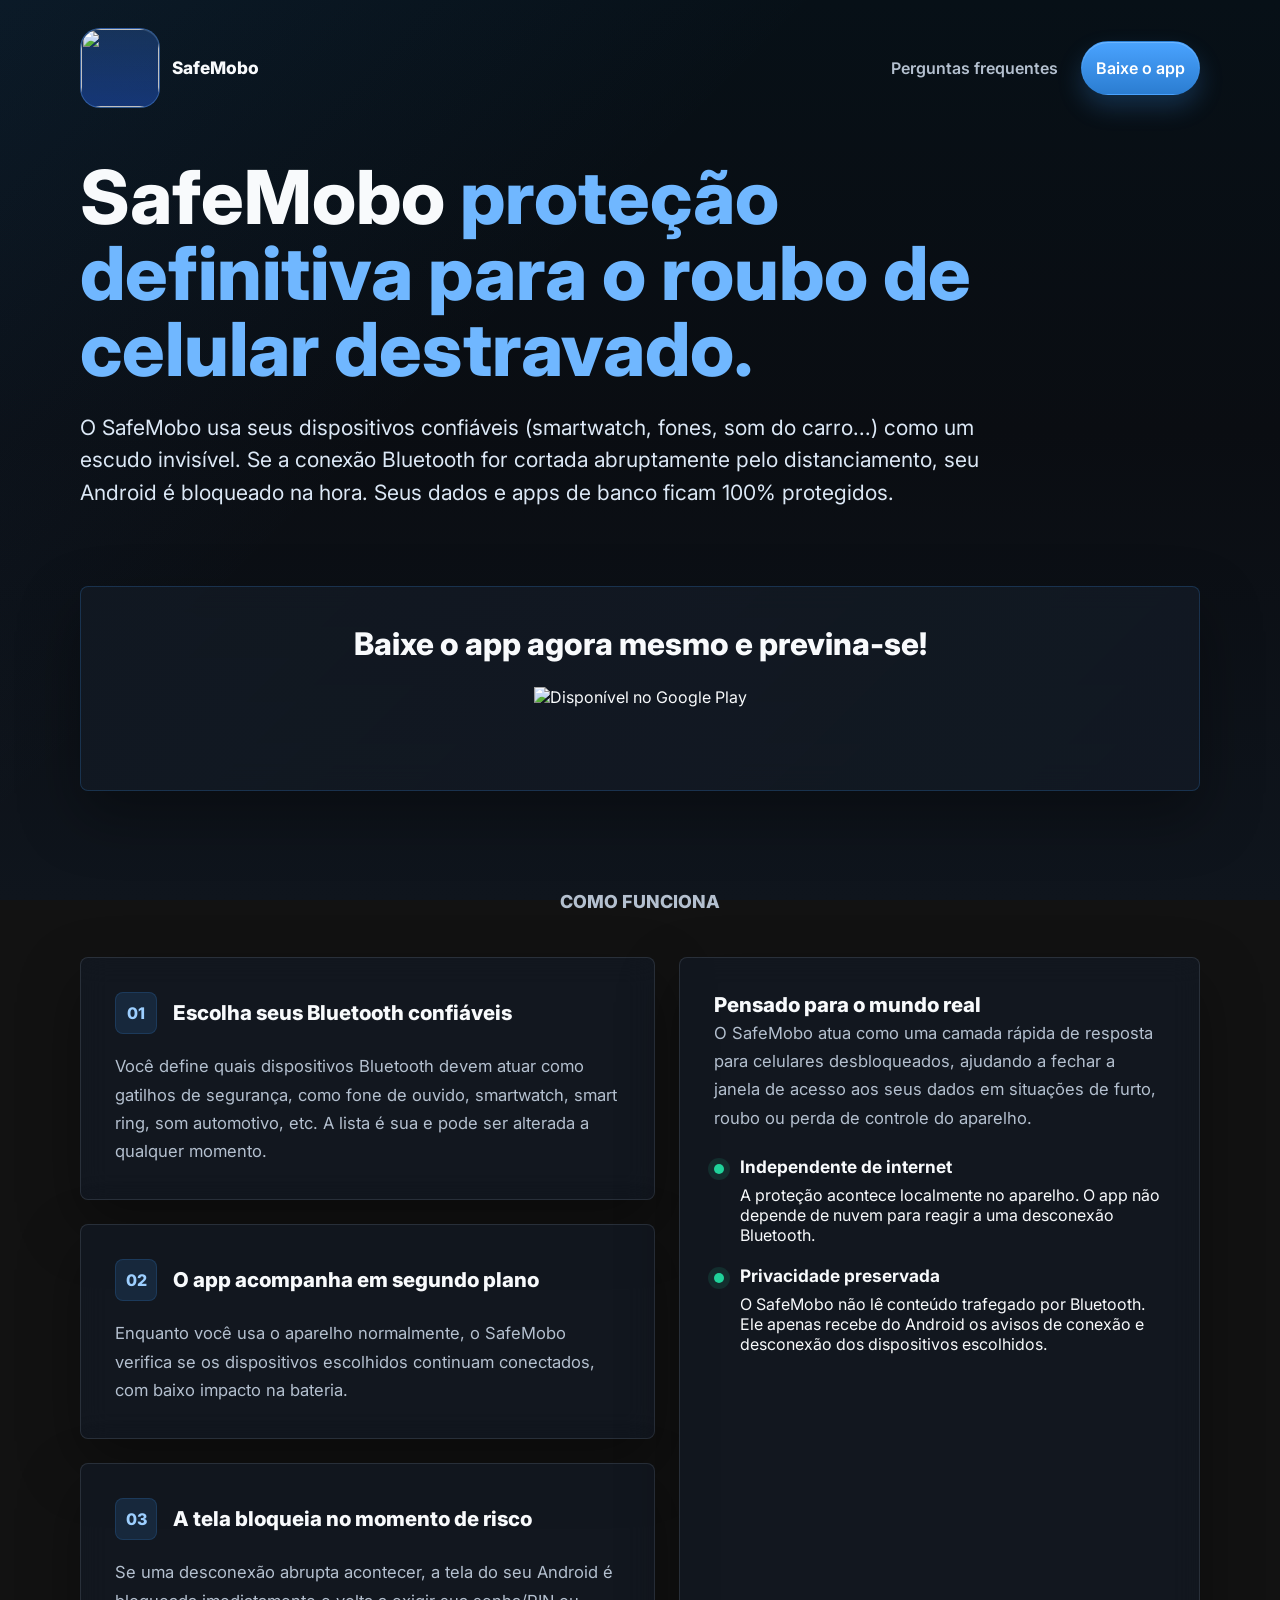
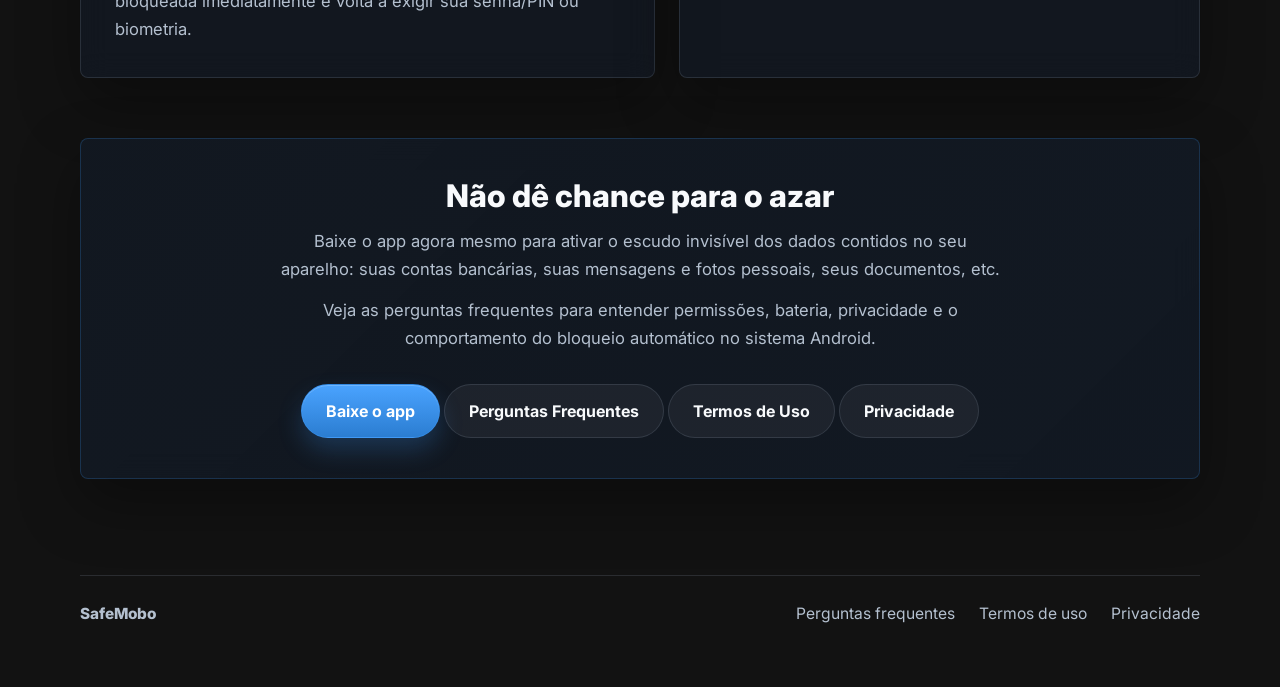
==== commit fd81c454: "more updates: content and visual" ====
--- a/public/index.html
+++ b/public/index.html
@@ -130,30 +130,6 @@
             display: none;
         }
 
-        .platform-badge {
-            display: inline-flex;
-            align-items: center;
-            gap: 8px;
-            min-height: 38px;
-            padding: 0 12px;
-            border-radius: 999px;
-            color: #c5f7e6;
-            background: var(--safe-soft);
-            border: 1px solid rgba(32, 210, 154, 0.26);
-            font-size: 0.86rem;
-            font-weight: 700;
-            white-space: nowrap;
-        }
-
-        .platform-badge::before {
-            content: "";
-            width: 7px;
-            height: 7px;
-            border-radius: 50%;
-            background: var(--safe);
-            box-shadow: 0 0 0 4px rgba(32, 210, 154, 0.12);
-        }
-
         .top-links {
             display: flex;
             align-items: center;
@@ -176,16 +152,21 @@
             border-color: var(--border);
         }
 
+        .top-links a.text-white,
+        .top-links a.text-white:hover {
+            color: #fff;
+        }
+
         .hero {
-            display: grid;
-            grid-template-columns: minmax(0, 1.04fr) minmax(300px, 0.76fr);
+            /* display: grid; */
+            /* grid-template-columns: minmax(0, 1.04fr) minmax(300px, 0.76fr); */
             gap: 44px;
             align-items: center;
             margin-bottom: 76px;
         }
 
         .hero-copy {
-            max-width: 700px;
+            max-width: 920px;
         }
 
         .eyebrow {
@@ -224,7 +205,7 @@
 
         .lead {
             margin: 24px 0 0;
-            max-width: 42rem;
+            /* max-width: 42rem; */
             color: #dce8f6;
             font-size: clamp(1.12rem, 2vw, 1.32rem);
             line-height: 1.55;
@@ -262,13 +243,6 @@
             font-weight: 500;
         }
 
-        .actions {
-            display: flex;
-            flex-wrap: wrap;
-            gap: 12px;
-            margin-top: 32px;
-        }
-
         .button {
             display: inline-flex;
             align-items: center;
@@ -289,6 +263,10 @@
             transform: translateY(0);
         }
 
+        .text-white {
+            color: #fff;
+        }
+
         .button-primary {
             background: linear-gradient(180deg, #4aa3ff 0%, #2b7dd1 100%);
             color: white;
@@ -311,35 +289,23 @@
             border-color: rgba(255, 255, 255, 0.16);
         }
 
-        .micro-points {
-            display: grid;
-            grid-template-columns: repeat(3, minmax(0, 1fr));
-            gap: 10px;
-            margin: 28px 0 0;
-            padding: 0;
-            list-style: none;
-            color: var(--muted);
-            font-size: 0.94rem;
-            font-weight: 600;
-        }
-
-        .micro-points li {
-            display: flex;
-            align-items: center;
-            gap: 9px;
-            min-height: 48px;
-            padding: 10px 12px;
-            border-radius: var(--radius);
-            background: rgba(255, 255, 255, 0.04);
-            border: 1px solid rgba(148, 163, 184, 0.12);
-        }
-
-        .micro-points span {
-            width: 7px;
-            height: 7px;
-            border-radius: 50%;
-            background: var(--safe);
-            flex: 0 0 auto;
+        .store-cta-link {
+            display: inline-flex;
+            align-self: center;
+            margin-top: 24px;
+            border-radius: 8px;
+            transition: transform 0.2s ease, filter 0.2s ease;
+        }
+
+        .store-cta-link:hover {
+            transform: translateY(-1px);
+            filter: brightness(1.08);
+        }
+
+        .store-cta-badge {
+            display: block;
+            width: min(250px, 100%);
+            height: auto;
         }
 
         .hero-preview {
@@ -660,12 +626,14 @@
         }
 
         .cta-panel {
-            margin-top: 60px;
+            margin: 60px 0 96px;
             padding: 40px;
             border-radius: var(--radius);
             display: flex;
-            justify-content: space-between;
-            align-items: center;
+            flex-direction: column;
+            justify-content: center;
+            align-items: center;
+            text-align: center;
             gap: 32px;
             flex-wrap: wrap;
             background: linear-gradient(135deg, rgba(18, 25, 35, 0.86) 0%, rgba(18, 25, 35, 0.96) 100%);
@@ -673,8 +641,19 @@
         }
 
         .cta-panel-content {
-            flex: 1;
+            display: flex;
+            flex-direction: column;
+            align-items: center;
+            flex: 0 1 auto;
+            width: 100%;
+            max-width: 720px;
             min-width: 280px;
+            text-align: center;
+        }
+
+        .cta-panel .actions {
+            justify-content: center;
+            margin-top: 0;
         }
 
         .cta-panel h2 {
@@ -687,9 +666,6 @@
             margin-top: 12px;
         }
 
-        .cta-actions {
-            margin-top: 0;
-        }
 
         .footer {
             display: flex;
@@ -754,7 +730,6 @@
                 margin-bottom: 8px;
             }
 
-            .platform-badge,
             .top-links {
                 display: none;
             }
@@ -865,23 +840,12 @@
                 font-size: 0.9rem;
             }
 
-            .actions {
-                width: 100%;
-                flex-direction: column;
-                margin-top: 20px;
-            }
-
             .button {
                 width: 100%;
                 min-height: 52px;
                 padding: 0 18px;
             }
 
-            .micro-points {
-                grid-template-columns: 1fr;
-                margin-top: 18px;
-            }
-
             .hero-preview {
                 justify-content: center;
             }
@@ -934,18 +898,15 @@
             }
 
             .cta-panel {
+                margin: 44px 0 72px;
                 padding: 26px 20px;
                 flex-direction: column;
-                align-items: stretch;
-                text-align: left;
+                align-items: center;
+                text-align: center;
             }
 
             .cta-panel h2 {
                 font-size: 1.7rem;
-            }
-
-            .cta-actions {
-                margin-top: 0;
             }
 
             .footer {
@@ -974,11 +935,9 @@
             </a>
 
             <div class="topbar-actions">
-                <span class="platform-badge">Somente Android</span>
                 <nav class="top-links" aria-label="Links principais">
                     <a href="/faq">Perguntas frequentes</a>
-                    <a href="/termos">Termos de uso</a>
-                    <a href="/privacidade">Privacidade</a>
+                    <a class="button button-primary text-white" href="https://play.google.com/store/apps/details?id=com.threeheads.lightfingered">Baixe o app</a>
                 </nav>
             </div>
 
@@ -1004,20 +963,27 @@
                         SafeMobo <span class="headline-accent">proteção definitiva para o roubo de celular destravado.</span>
                     </h1>
 
-                    <p class="lead">Se um dispositivo Bluetooth perder conexão abruptamente, o SafeMobo bloqueia a tela do seu Android na hora.</p>
-
-                    <p class="lead-sub">
+                    <p class="lead">O SafeMobo usa seus dispositivos confiáveis (smartwatch, fones, som do carro...) como um escudo invisível. Se a conexão Bluetooth for cortada abruptamente pelo distanciamento, seu Android é bloqueado na hora. Seus dados e apps de banco ficam 100% protegidos.</p>
+
+                    <!-- <p class="lead-sub">
                         Defina seus dispositivos Bluetooth confiáveis (fones de ouvido, smartwatch, smart ring, som automotivo etc.).
                         Se seu celular perder a conexão com um destes dispositivos, tela do seu
                         celular é bloqueada imediatamente, para limitar o acesso indevido aos seus dados.
-                    </p>
-
-                    <ul class="micro-points" aria-label="Destaques">
-                        <li><span aria-hidden="true"></span>Funciona offline</li>
-                        <li><span aria-hidden="true"></span>Baixo impacto na bateria</li>
-                        <li><span aria-hidden="true"></span>Você define os dispositivos Bluetooth</li>
-                    </ul>
+                    </p> -->
+
                 </div>
+            </section>
+
+            <section class="cta-panel" aria-label="Baixar o app">
+                <div class="cta-panel-content">
+                    <h2>Baixe o app agora mesmo e previna-se!</h2>
+                    <a class="store-cta-link" href="https://play.google.com/store/apps/details?id=com.threeheads.lightfingered"
+                        target="_blank" rel="noopener noreferrer" aria-label="Baixar SafeMobo no Google Play">
+                        <img class="store-cta-badge" src="/googleplay-250x74.png" width="250" height="74"
+                            alt="Disponível no Google Play">
+                    </a>
+                </div>
+
             </section>
             
             <section id="como-funciona" class="section-head">
@@ -1088,9 +1054,11 @@
                 </article>
             </section>
 
-            <section class="cta-panel" aria-label="Próximos passos">
+            <section class="cta-panel" aria-label="Links Úteis">
                 <div class="cta-panel-content">
-                    <h2>SafeMobo está disponível somente para Android.</h2>
+                    <h2>Não dê chance para o azar</h2>
+                    <p>Baixe o app agora mesmo para ativar o escudo invisível dos dados contidos no seu aparelho: suas contas bancárias, suas mensagens e fotos pessoais, seus documentos, etc.
+                    </p>
                     <p>
                         Veja as perguntas frequentes para entender permissões, bateria, privacidade e o comportamento
                         do bloqueio automático no sistema Android.
@@ -1098,7 +1066,8 @@
                 </div>
 
                 <div class="actions cta-actions">
-                    <a class="button button-primary" href="/faq">Perguntas Frequentes</a>
+                    <a class="button button-primary" href="https://play.google.com/store/apps/details?id=com.threeheads.lightfingered">Baixe o app</a>
+                    <a class="button button-secondary" href="/faq">Perguntas Frequentes</a>
                     <a class="button button-secondary" href="/termos">Termos de Uso</a>
                     <a class="button button-secondary" href="/privacidade">Privacidade</a>
                 </div>
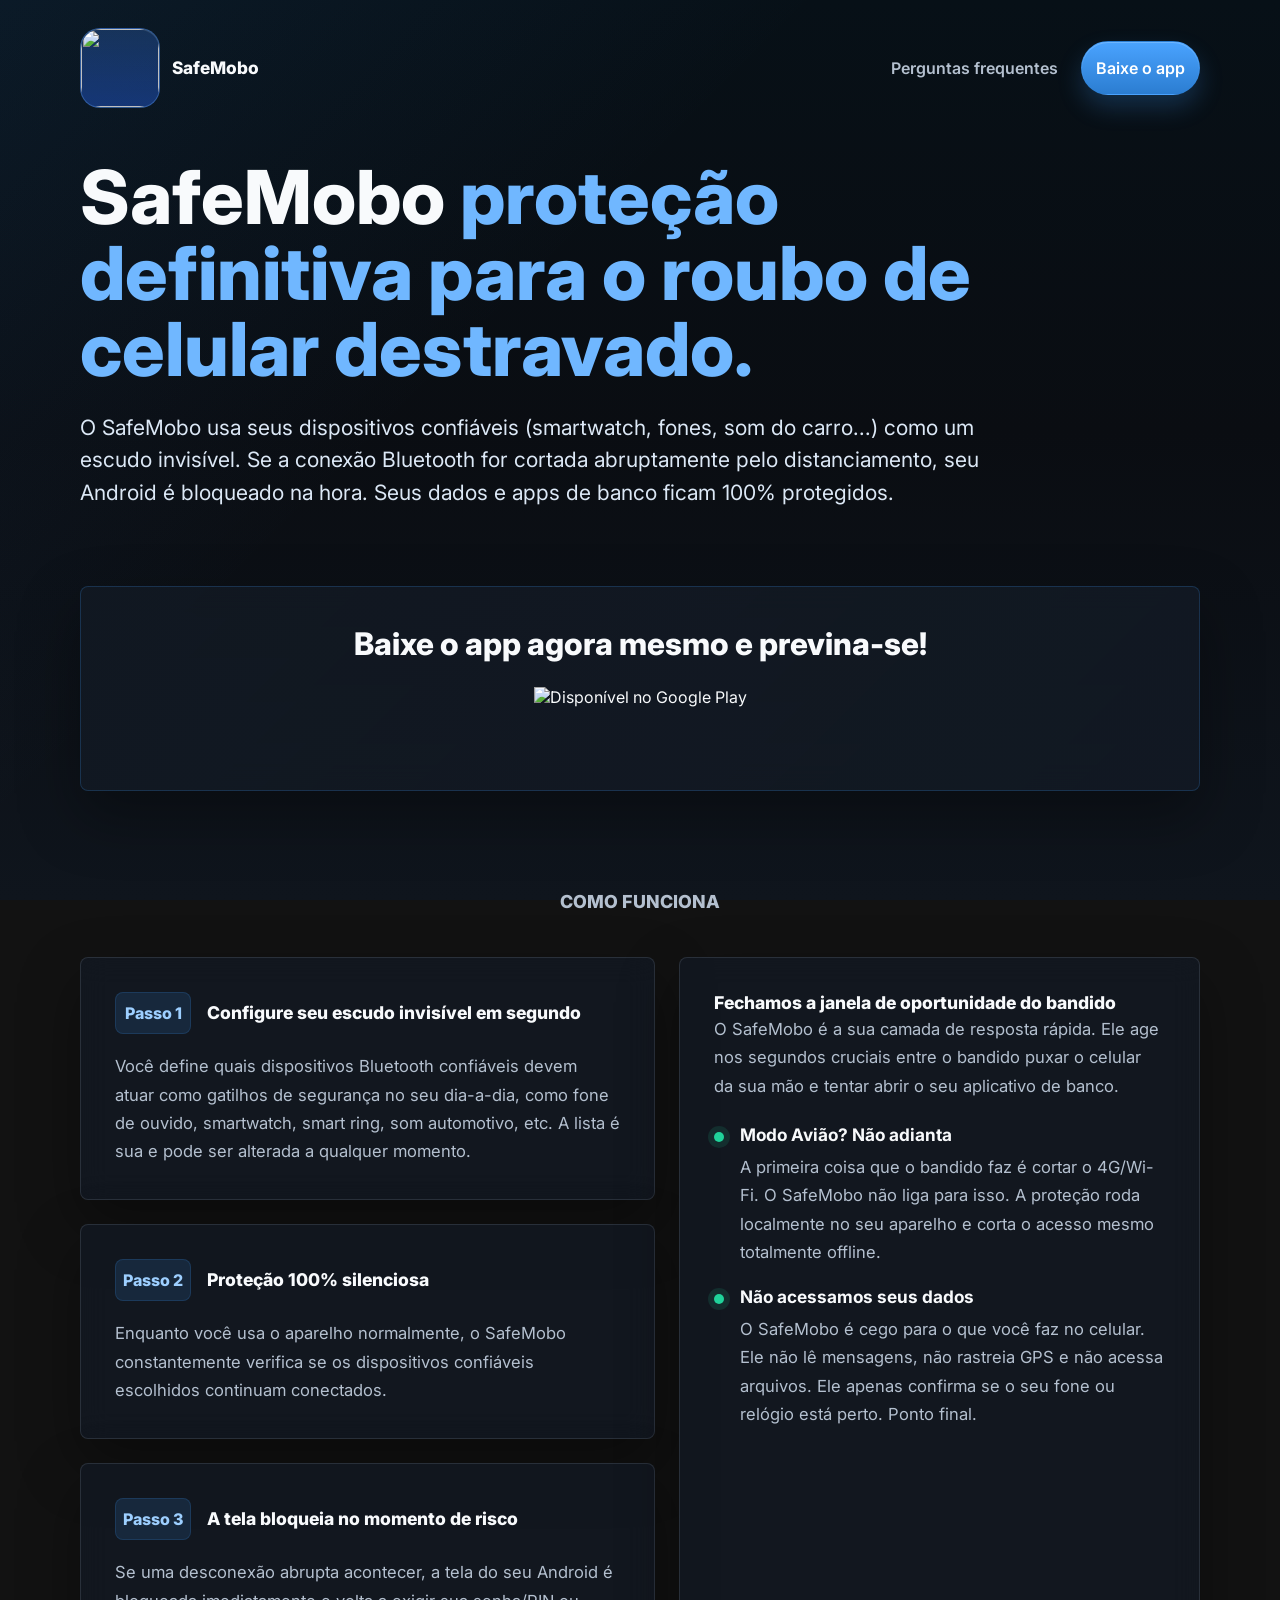
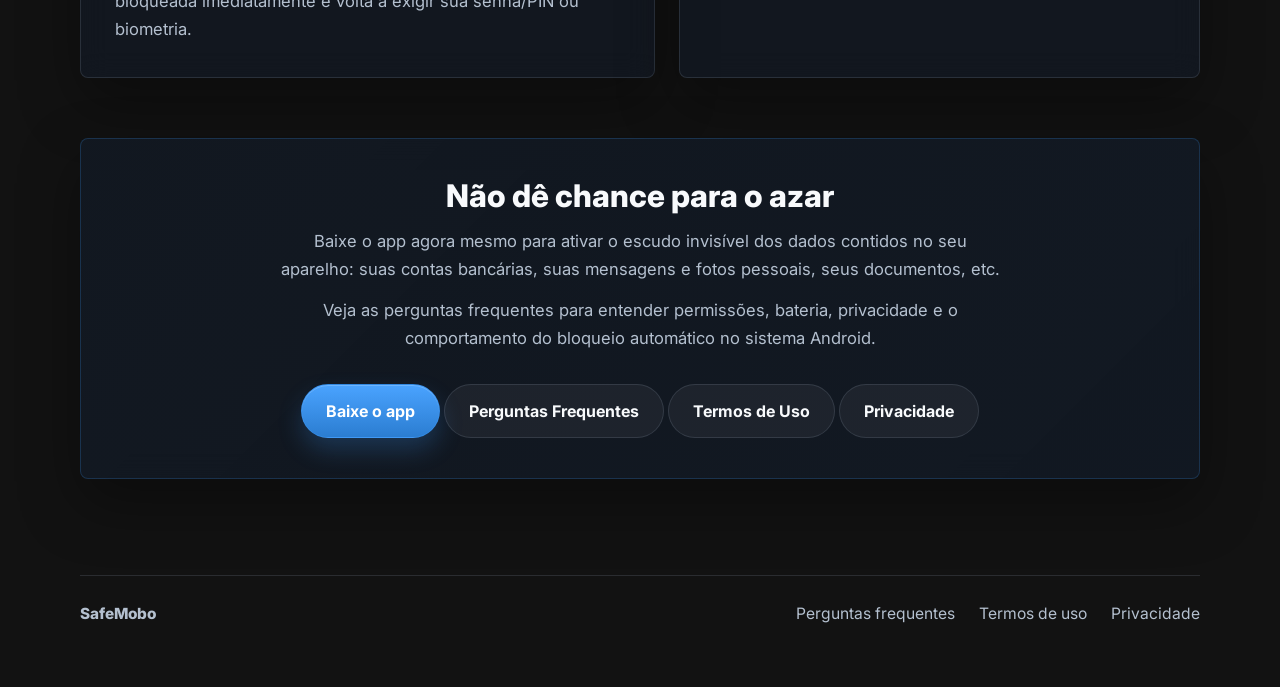
==== commit 241eb8b3: "more updates: content and visual" ====
--- a/public/index.html
+++ b/public/index.html
@@ -541,7 +541,7 @@
         }
 
         .panel h3 {
-            font-size: 1.28rem;
+            font-size: 1.1rem;
             font-weight: 800;
             line-height: 1.3;
         }
@@ -559,7 +559,7 @@
         }
 
         .feature-number {
-            width: 42px;
+            width: 76px;
             height: 42px;
             display: inline-flex;
             flex-shrink: 0;
@@ -994,28 +994,27 @@
                 <div class="stack">
                     <article class="panel">
                         <div class="panel-header">
-                            <span class="feature-number">01</span>
-                            <h3>Escolha seus Bluetooth confiáveis</h3>
+                            <span class="feature-number">Passo 1</span>
+                            <h3>Configure seu escudo invisível em segundo</h3>
                         </div>
                         <p>
-                            Você define quais dispositivos Bluetooth devem atuar como gatilhos de segurança, como fone de ouvido, smartwatch, smart ring, som automotivo, etc. A lista é sua e pode ser alterada a qualquer momento.
+                            Você define quais dispositivos Bluetooth confiáveis devem atuar como gatilhos de segurança no seu dia-a-dia, como fone de ouvido, smartwatch, smart ring, som automotivo, etc. A lista é sua e pode ser alterada a qualquer momento.
                         </p>
                     </article>
 
                     <article class="panel">
                         <div class="panel-header">
-                            <span class="feature-number">02</span>
-                            <h3>O app acompanha em segundo plano</h3>
+                            <span class="feature-number">Passo 2</span>
+                            <h3>Proteção 100% silenciosa</h3>
                         </div>
                         <p>
-                            Enquanto você usa o aparelho normalmente, o SafeMobo verifica se os dispositivos escolhidos
-                            continuam conectados, com baixo impacto na bateria.
+                            Enquanto você usa o aparelho normalmente, o SafeMobo constantemente verifica se os dispositivos confiáveis escolhidos continuam conectados.
                         </p>
                     </article>
 
                     <article class="panel">
                         <div class="panel-header">
-                            <span class="feature-number">03</span>
+                            <span class="feature-number">Passo 3</span>
                             <h3>A tela bloqueia no momento de risco</h3>
                         </div>
                         <p>
@@ -1026,28 +1025,24 @@
                 </div>
 
                 <article class="panel">
-                    <h3>Pensado para o mundo real</h3>
+                    <h3>Fechamos a janela de oportunidade do bandido</h3>
                     <p class="panel-lead">
-                        O SafeMobo atua como uma camada rápida de resposta para celulares desbloqueados, ajudando a
-                        fechar a janela de acesso aos seus dados em situações de furto, roubo ou perda de controle do
-                        aparelho.
+                        O SafeMobo é a sua camada de resposta rápida. Ele age nos segundos cruciais entre o bandido puxar o celular da sua mão e tentar abrir o seu aplicativo de banco.
                     </p>
 
                     <ul class="bullet-list">
                         <li>
                             <span aria-hidden="true"></span>
                             <div>
-                                <strong>Independente de internet</strong>
-                                A proteção acontece localmente no aparelho. O app não depende de nuvem para reagir a
-                                uma desconexão Bluetooth.
+                                <strong>Modo Avião? Não adianta</strong>
+                                <p>A primeira coisa que o bandido faz é cortar o 4G/Wi-Fi. O SafeMobo não liga para isso. A proteção roda localmente no seu aparelho e corta o acesso mesmo totalmente offline.</p>
                             </div>
                         </li>
                         <li>
                             <span aria-hidden="true"></span>
                             <div>
-                                <strong>Privacidade preservada</strong>
-                                O SafeMobo não lê conteúdo trafegado por Bluetooth. Ele apenas recebe do Android os
-                                avisos de conexão e desconexão dos dispositivos escolhidos.
+                                <strong>Não acessamos seus dados</strong>
+                                <p>O SafeMobo é cego para o que você faz no celular. Ele não lê mensagens, não rastreia GPS e não acessa arquivos. Ele apenas confirma se o seu fone ou relógio está perto. Ponto final.</p>
                             </div>
                         </li>
                     </ul>
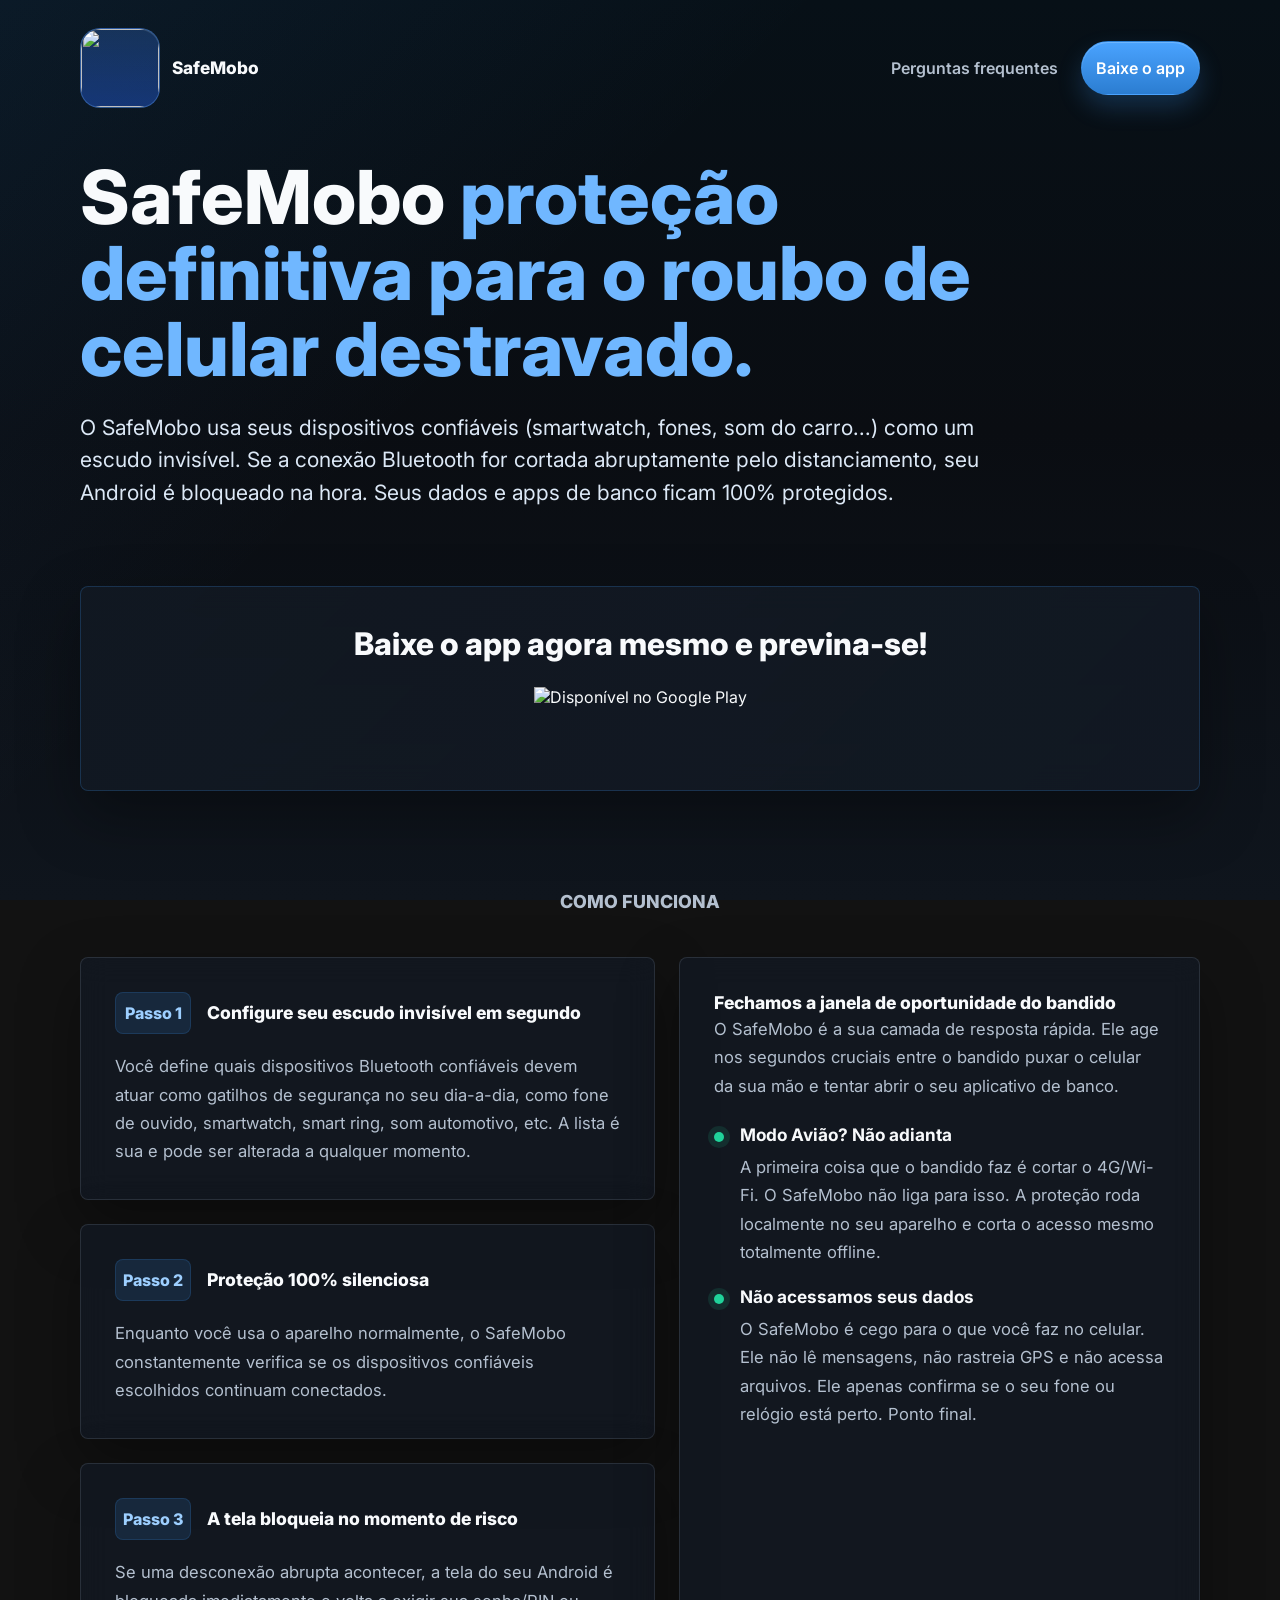
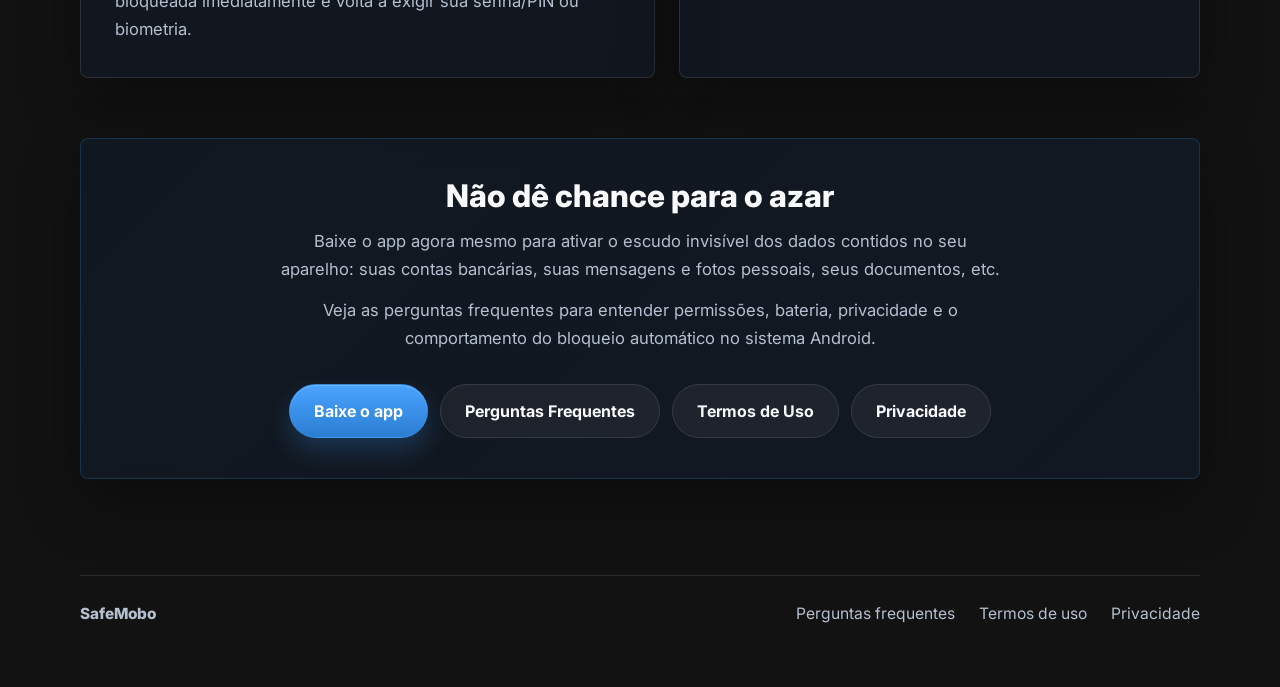
==== commit 3fdc09f4: "fixed bottom links gap when on mobile" ====
--- a/public/index.html
+++ b/public/index.html
@@ -656,6 +656,14 @@
             margin-top: 0;
         }
 
+        .cta-actions {
+            display: flex;
+            flex-wrap: wrap;
+            justify-content: center;
+            gap: 12px;
+            width: 100%;
+        }
+
         .cta-panel h2 {
             font-size: 1.95rem;
             font-weight: 800;
@@ -682,7 +690,8 @@
 
         .footer-links {
             display: flex;
-            gap: 24px;
+            column-gap: 24px;
+            row-gap: 12px;
             flex-wrap: wrap;
         }
 
@@ -916,7 +925,8 @@
             }
 
             .footer-links {
-                gap: 14px;
+                column-gap: 18px;
+                row-gap: 12px;
             }
         }
     </style>
